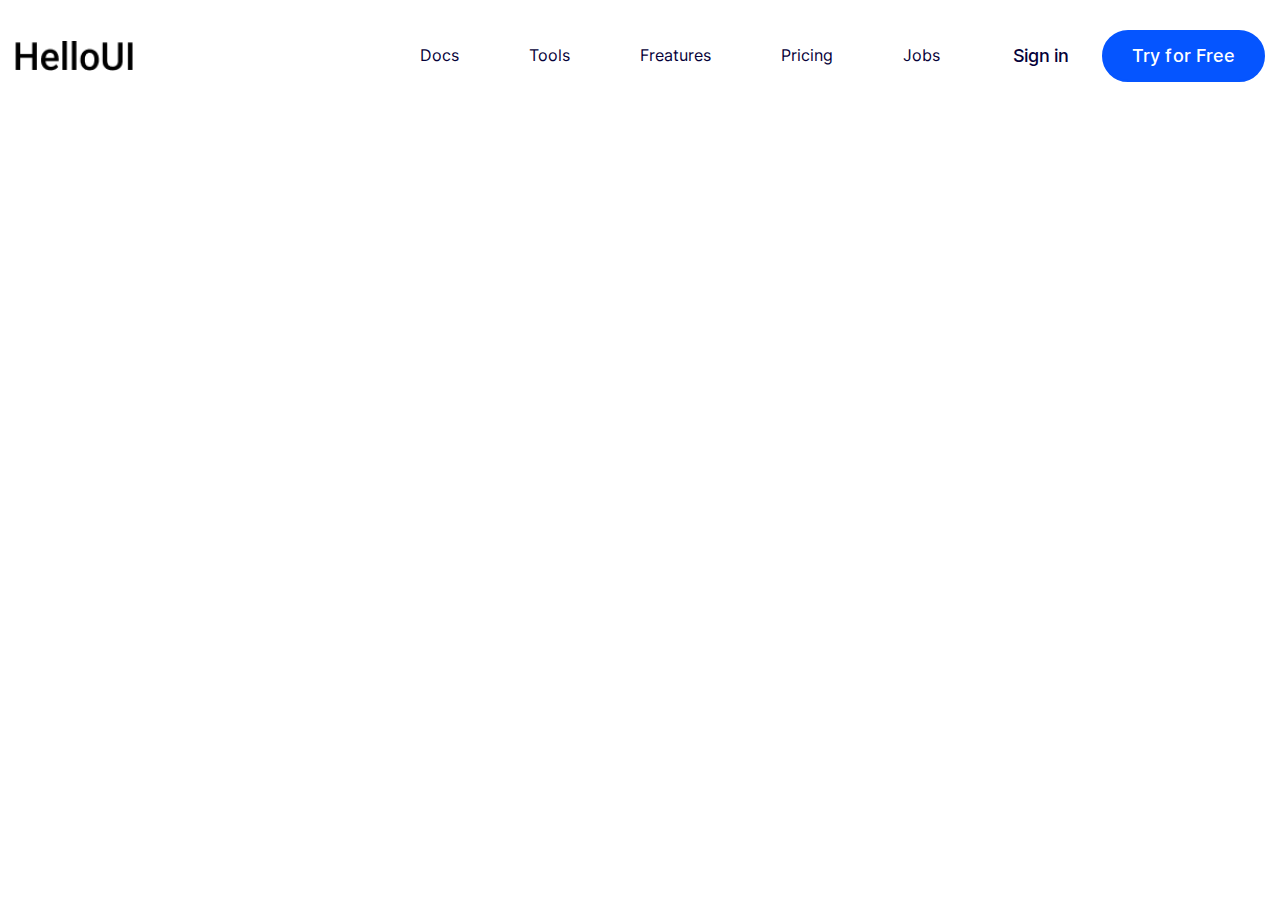
==== index.html @ b0c67282 "Update 2022-08-16T13:57:43.058Z" ====
<!DOCTYPE html>
<html lang="en">

<head>
  <meta charset="UTF-8" />
  <meta http-equiv="X-UA-Compatible" content="IE=edge" />
  <meta name="viewport" content="width=device-width, initial-scale=1.0" />
  <title>HelloUI</title>
  <link rel="shortcut icon" href="favicons/favicon.png" type="image/png">
  <link rel="stylesheet" href="css/style.min.css" />
</head>

<body>
  <header class="header">
  <div class="header__container">
    <div class="header__wrap">
      <div class="header__inner">
        <a class="logo" href="#">
          <img class="logo__img" src="img/header/logo.png" alt="Logo">
        </a>
        <nav class="menu">
          <ui class="menu__list">
            <li class="menu__item">
              <a class="menu__link" href="#/">Docs</a>
            </li>
            <li class="menu__item">
              <a class="menu__link" href="#/">Tools</a>
            </li>
            <li class="menu__item">
              <a class="menu__link" href="#/">Freatures</a>
            </li>
            <li class="menu__item">
              <a class="menu__link" href="#/">Pricing</a>
            </li>
            <li class="menu__item">
              <a class="menu__link" href="#/">Jobs</a>
            </li>
          </ui>
        </nav>
      </div>
      <div class="header__links">
        <a class="header__link" href="#/">Sign in</a>
        <a class="link" href="#/">Try for Free</a>
      </div>
    </div>
  </div>
</header>
  <main class="main">
    <section class="hero">
  <div class="container">

  </div>
</section>
  </main>
  <footer class="footer">
  <div class="container">

  </div>
</footer>
</body>

</html>
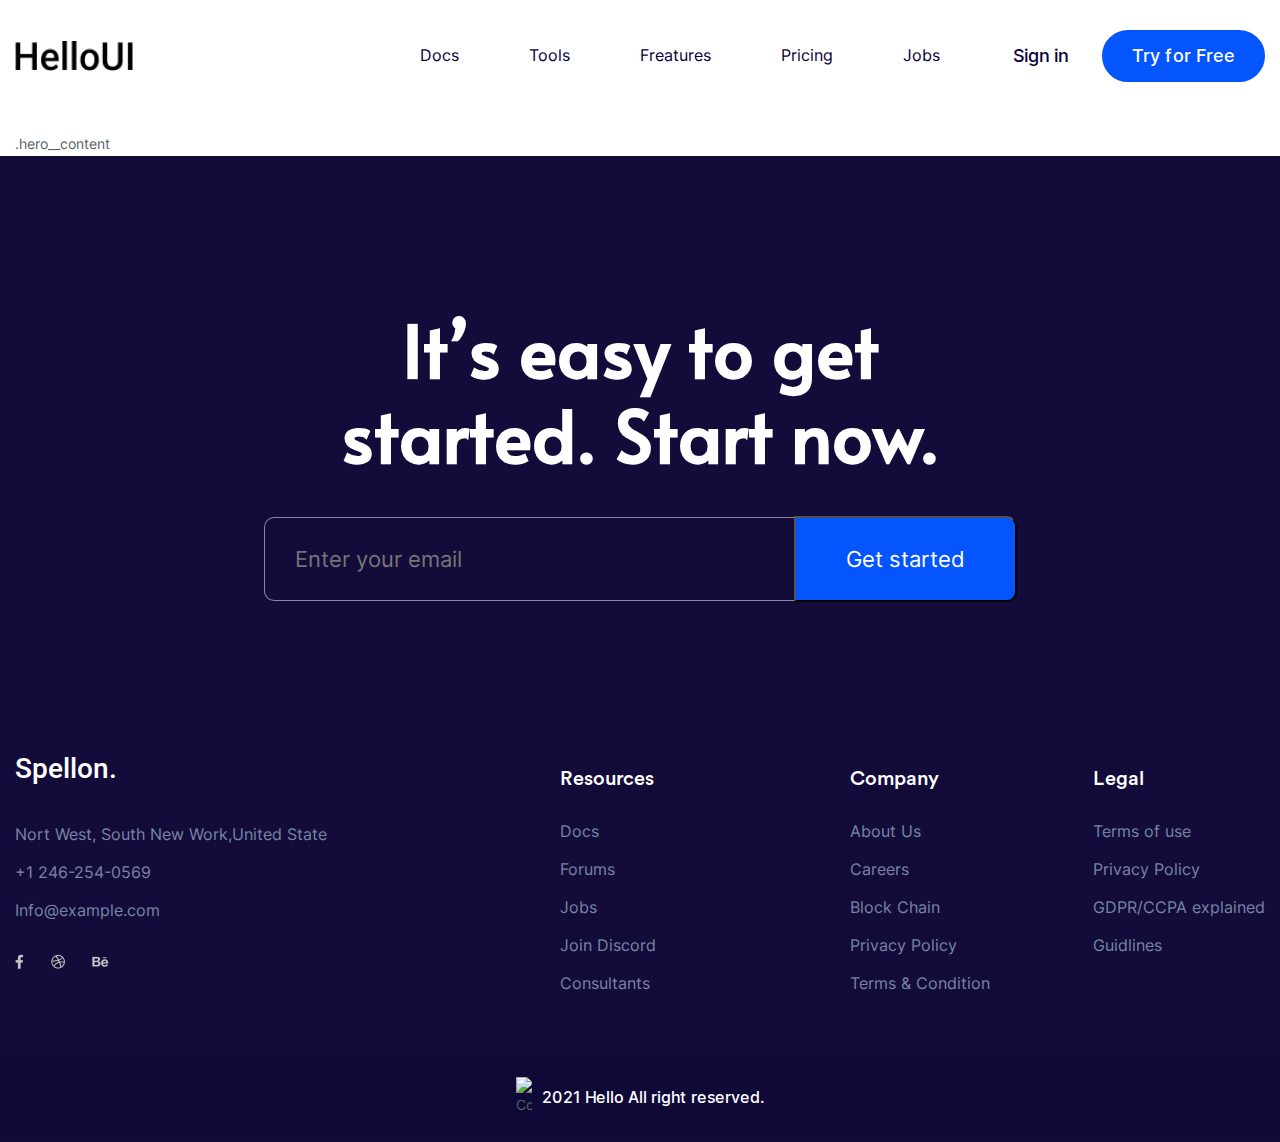
==== commit f791f35b: "Update 2022-08-18T07:47:47.115Z" ====
--- a/index.html
+++ b/index.html
@@ -48,13 +48,75 @@
   <main class="main">
     <section class="hero">
   <div class="container">
-
+    .hero__content
   </div>
 </section>
   </main>
   <footer class="footer">
   <div class="container">
-
+    <div class="footer__wrap">
+      <h2 class="footer__title">
+        It&rsquo;s easy to&nbsp;get started. Start now.
+      </h2>
+      <form class="footer__form" name="form" action="#">
+        <input class="footer__email" name="email" type="email" placeholder="Enter your email"><input
+          class="footer__submit" name="submit" type="submit" value="Get started">
+      </form>
+      <div class="content">
+        <ul class="content__list">
+          <li class="content__item">
+            <h3 class="content__title content__title--big">Spellon.</h3>
+          </li>
+          <li class="content__item">Nort West, South New Work,United State</li>
+          <li class="content__item">
+            <a class="content__room" href="tel:+12462540569">+1 246-254-0569</a>
+          </li>
+          <li class="content__item content__item--further">
+            <a class="content__mail" href="mailto:Info@example.com">Info@example.com</a>
+          </li>
+          <li class="content__item">
+            <img class="content__icon" src="img/footer/icon.png" alt="Icon">
+          </li>
+        </ul>
+        <div class="content__inners">
+          <ul class="content__list">
+            <li class="content__item">
+              <h3 class="content__title">Resources</h3>
+            </li>
+            <li class="content__item">Docs</li>
+            <li class="content__item">Forums</li>
+            <li class="content__item">Jobs</li>
+            <li class="content__item">Join Discord</li>
+            <li class="content__item">Consultants</li>
+          </ul>
+          <div class="content__inner">
+            <ul class="content__list">
+              <li class="content__item">
+                <h3 class="content__title">Company</h3>
+              </li>
+              <li class="content__item">About Us</li>
+              <li class="content__item">Careers</li>
+              <li class="content__item">Block Chain</li>
+              <li class="content__item">Privacy Policy</li>
+              <li class="content__item">Terms & Condition</li>
+            </ul>
+            <ul class="content__list">
+              <li class="content__item">
+                <h3 class="content__title">Legal</h3>
+              </li>
+              <li class="content__item">Terms of use</li>
+              <li class="content__item">Privacy Policy</li>
+              <li class="content__item">GDPR/CCPA explained</li>
+              <li class="content__item">Guidlines</li>
+            </ul>
+          </div>
+        </div>
+      </div>
+    </div>
+  </div>
+  <div class="right">
+    <img class="right__copyright" src="img/footer/copyright.png" alt="Copyright">
+    <span class="right__descr">2021 Hello All right reserved.</span>
   </div>
 </footer>
 </body>
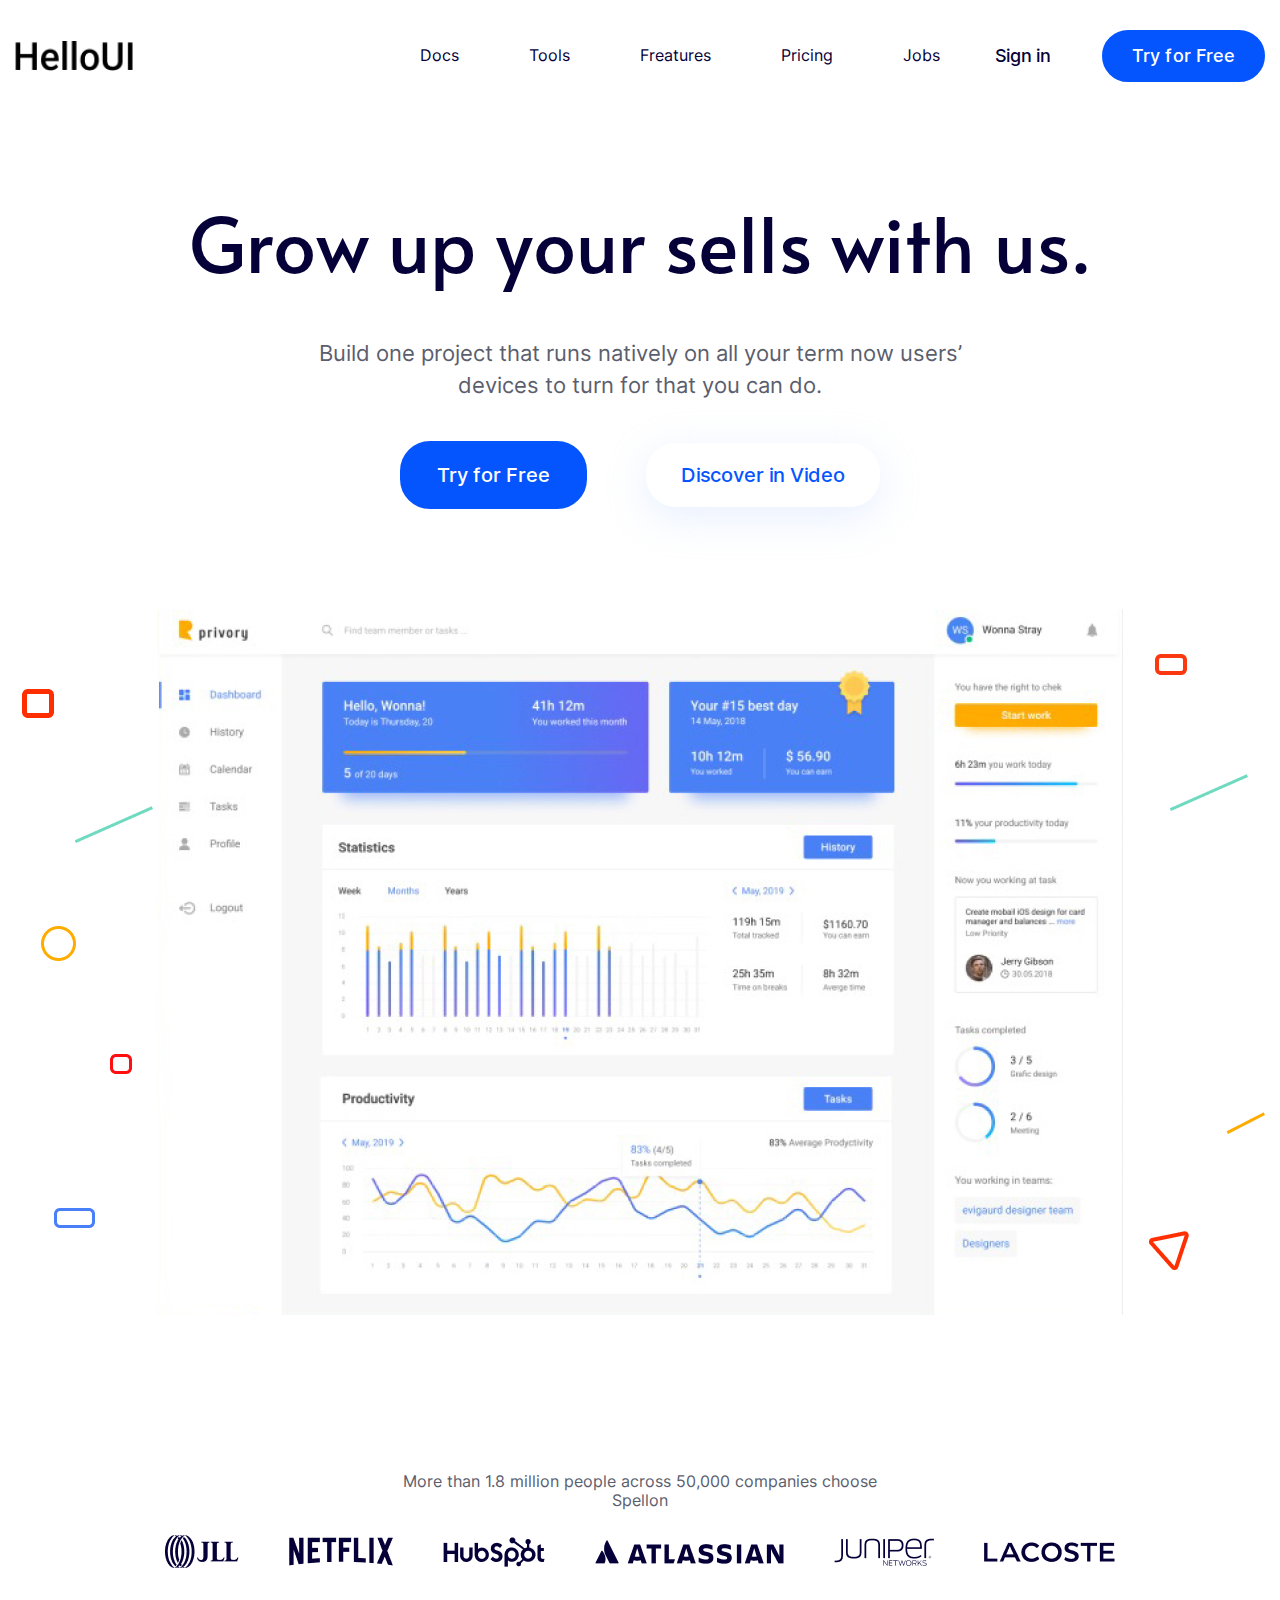
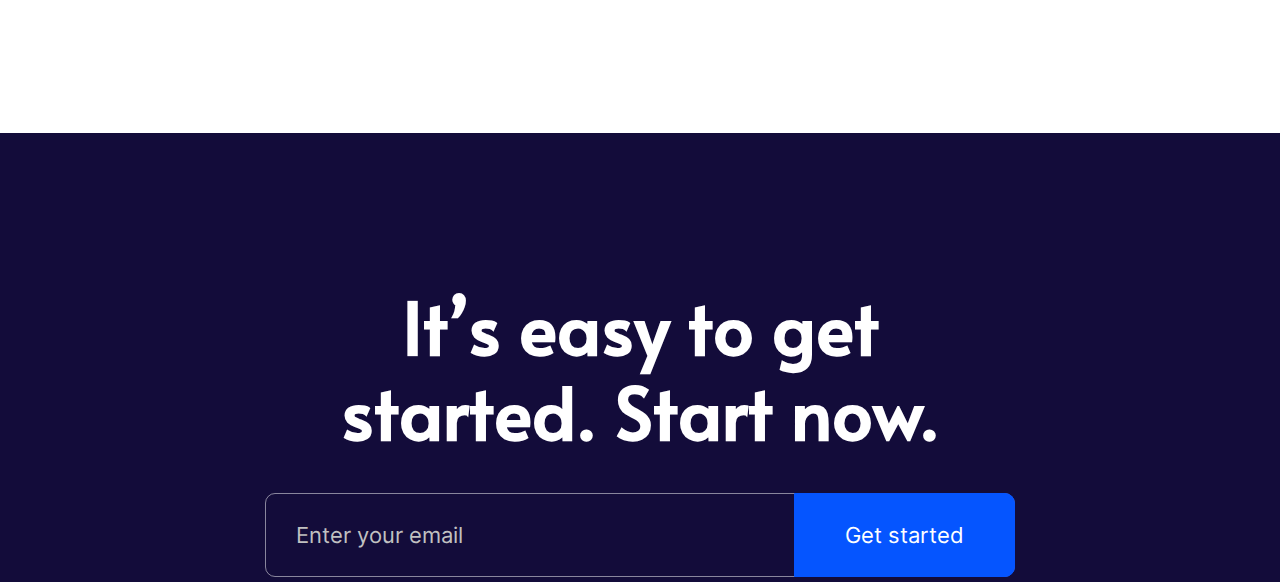
==== commit b769cb95: "Update 2022-08-18T13:20:37.945Z" ====
--- a/index.html
+++ b/index.html
@@ -47,8 +47,34 @@
 </header>
   <main class="main">
     <section class="hero">
-  <div class="container">
-    .hero__content
+  <div class="container hero__container">
+    <div class="hero__wrap">
+      <div class="hero__content">
+        <h1 class="hero__title">Grow up&nbsp;your sells with&nbsp;us.</h1>
+        <p class="hero__text">Build one project that runs natively on&nbsp;all your term now users&rsquo; devices
+          to&nbsp;turn for that you can&nbsp;do.</p>
+        <div class="hero__links">
+          <a class="link hero__link" href="#/">Try for Free</a>
+          <a class="hero__video-link" href="#/" target="_blank">Discover in Video</a>
+        </div>
+      </div>
+      <div class="hero__images">
+        <img class="hero__image" src="img/hero/statistics.jpg" alt="Statistics">
+        <img class="hero__decoration-1" src="img/hero/decoration-1.png" alt="Decoration-1">
+        <img class="hero__decoration-2" src="img/hero/decoration-2.png" alt="Decoration-2">
+      </div>
+      <div class="сompanies hero__companies">
+        <p class="companies__text">More than 1.8 million people across 50,000 companies choose Spellon</p>
+        <div class="companies__inner">
+          <img class="companies__company" src="img/hero/jll.png" alt="JLL">
+          <img class="companies__company" src="img/hero/netflix.png" alt="NETFLIX">
+          <img class="companies__company" src="img/hero/hubspot.png" alt="HebSpot">
+          <img class="companies__company" src="img/hero/atlassian.png" alt="ATLASSIAN">
+          <img class="companies__company" src="img/hero/juniper.png" alt="JUNIPER">
+          <img class="companies__company" src="img/hero/lacoste.png" alt="LACOSTE">
+        </div>
+      </div>
+    </div>
   </div>
 </section>
   </main>
@@ -58,65 +84,11 @@
       <h2 class="footer__title">
         It&rsquo;s easy to&nbsp;get started. Start now.
       </h2>
-      <form class="footer__form" name="form" action="#">
-        <input class="footer__email" name="email" type="email" placeholder="Enter your email"><input
-          class="footer__submit" name="submit" type="submit" value="Get started">
+      <form class="form footer__form" name="form" action="#">
+        <input class="form__email" name="email" type="email" placeholder="Enter your email">
+        <input class="form__submit" name="submit" type="submit" value="Get started">
       </form>
-      <div class="content">
-        <ul class="content__list">
-          <li class="content__item">
-            <h3 class="content__title content__title--big">Spellon.</h3>
-          </li>
-          <li class="content__item">Nort West, South New Work,United State</li>
-          <li class="content__item">
-            <a class="content__room" href="tel:+12462540569">+1 246-254-0569</a>
-          </li>
-          <li class="content__item content__item--further">
-            <a class="content__mail" href="mailto:Info@example.com">Info@example.com</a>
-          </li>
-          <li class="content__item">
-            <img class="content__icon" src="img/footer/icon.png" alt="Icon">
-          </li>
-        </ul>
-        <div class="content__inners">
-          <ul class="content__list">
-            <li class="content__item">
-              <h3 class="content__title">Resources</h3>
-            </li>
-            <li class="content__item">Docs</li>
-            <li class="content__item">Forums</li>
-            <li class="content__item">Jobs</li>
-            <li class="content__item">Join Discord</li>
-            <li class="content__item">Consultants</li>
-          </ul>
-          <div class="content__inner">
-            <ul class="content__list">
-              <li class="content__item">
-                <h3 class="content__title">Company</h3>
-              </li>
-              <li class="content__item">About Us</li>
-              <li class="content__item">Careers</li>
-              <li class="content__item">Block Chain</li>
-              <li class="content__item">Privacy Policy</li>
-              <li class="content__item">Terms & Condition</li>
-            </ul>
-            <ul class="content__list">
-              <li class="content__item">
-                <h3 class="content__title">Legal</h3>
-              </li>
-              <li class="content__item">Terms of use</li>
-              <li class="content__item">Privacy Policy</li>
-              <li class="content__item">GDPR/CCPA explained</li>
-              <li class="content__item">Guidlines</li>
-            </ul>
-          </div>
-        </div>
-      </div>
     </div>
-  </div>
-  <div class="right">
-    <img class="right__copyright" src="img/footer/copyright.png" alt="Copyright">
-    <span class="right__descr">2021 Hello All right reserved.</span>
   </div>
 </footer>
 </body>
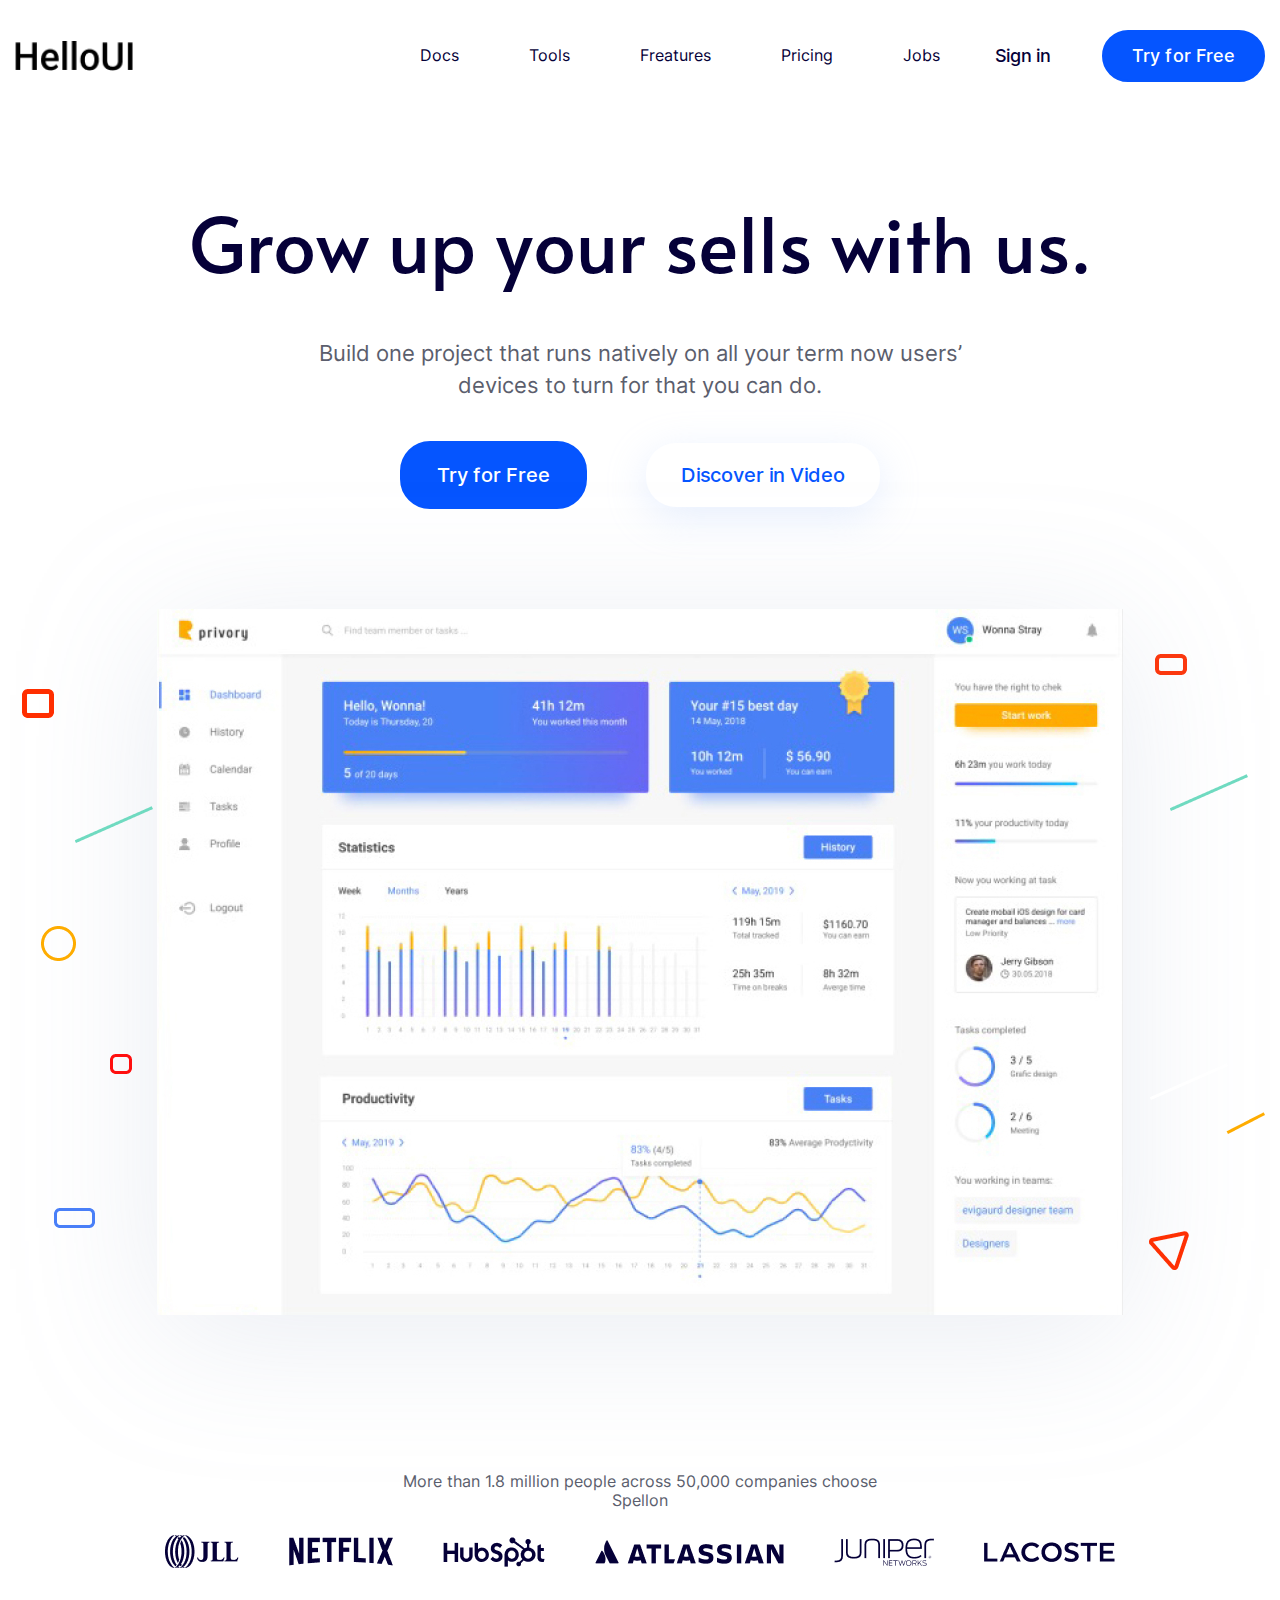
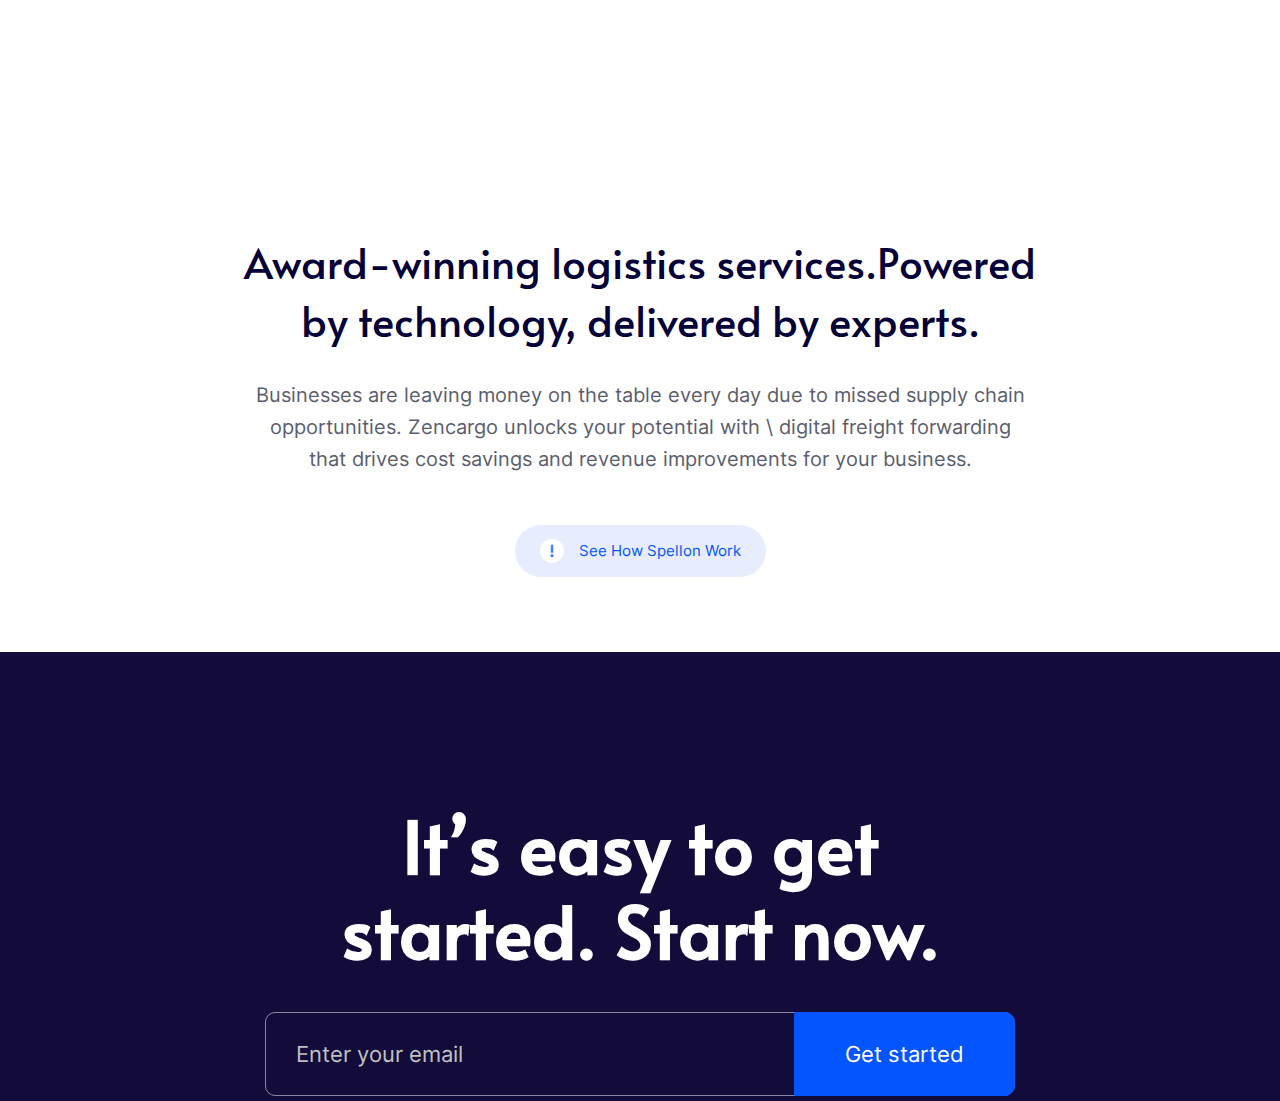
==== commit ff14f264: "Update 2022-08-20T06:30:16.576Z" ====
--- a/index.html
+++ b/index.html
@@ -60,8 +60,8 @@
       </div>
       <div class="hero__images">
         <img class="hero__image" src="img/hero/statistics.jpg" alt="Statistics">
-        <img class="hero__decoration-1" src="img/hero/decoration-1.png" alt="Decoration-1">
-        <img class="hero__decoration-2" src="img/hero/decoration-2.png" alt="Decoration-2">
+        <img class="hero__decoration-1" src="img/hero/decoration-1.png" alt="Decoration">
+        <img class="hero__decoration-2" src="img/hero/decoration-2.png" alt="Decoration">
       </div>
       <div class="сompanies hero__companies">
         <p class="companies__text">More than 1.8 million people across 50,000 companies choose Spellon</p>
@@ -74,6 +74,22 @@
           <img class="companies__company" src="img/hero/lacoste.png" alt="LACOSTE">
         </div>
       </div>
+    </div>
+  </div>
+</section>
+    <section class="logistics">
+  <div class="logistics__container">
+    <div class="logistics__wrap">
+      <h2 class="logistics__title">Award-winning logistics services.Powered by&nbsp;technology, delivered
+        by&nbsp;experts.</h2>
+      <p class="logistics__text">Businesses are leaving money on&nbsp;the table every day due to&nbsp;missed supply
+        chain opportunities. Zencargo unlocks your potential with \ digital freight forwarding that drives cost savings
+        and revenue improvements for your business.</p>
+      <a class="logistics__link" href="#/" target="_blank">
+        <img class="logistics__image" src="img/logistics/icon.jpg" alt="Icon">
+        <span class="logistics__descr">See How
+          Spellon Work</span>
+      </a>
     </div>
   </div>
 </section>
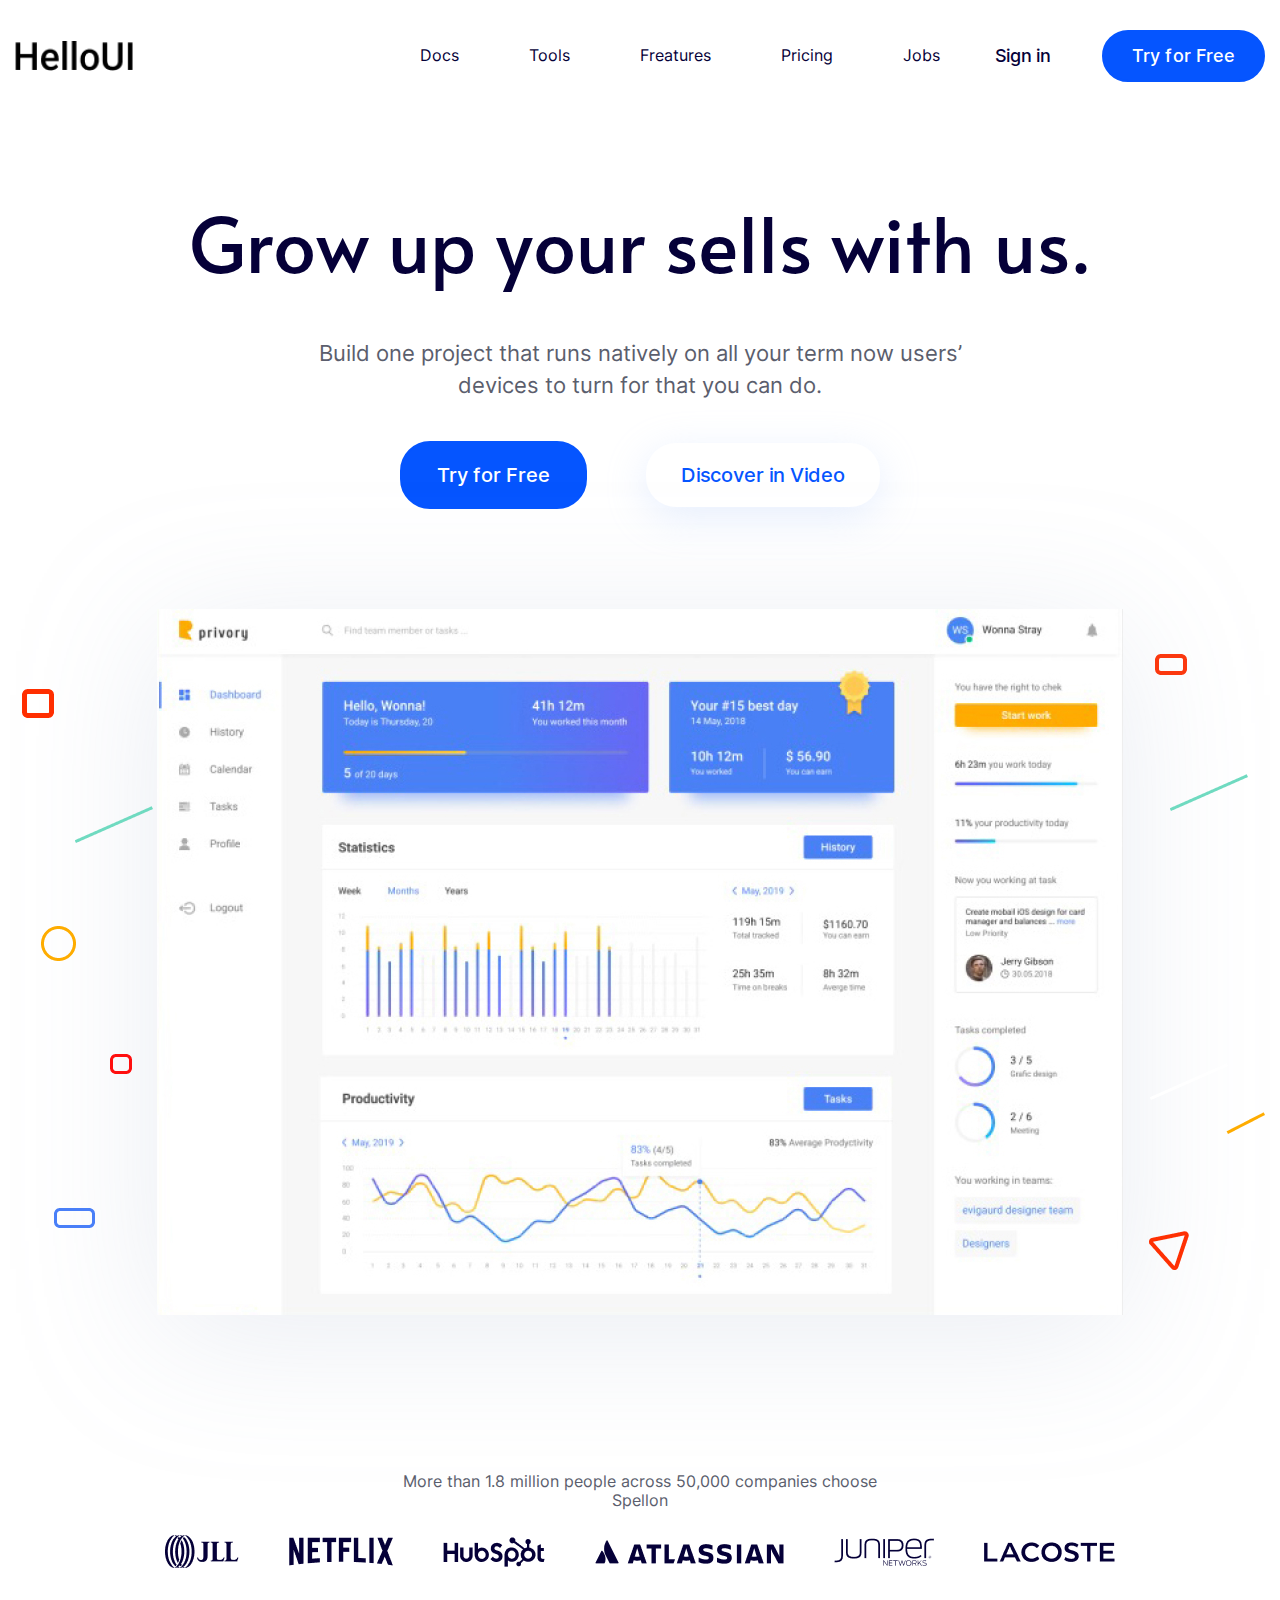
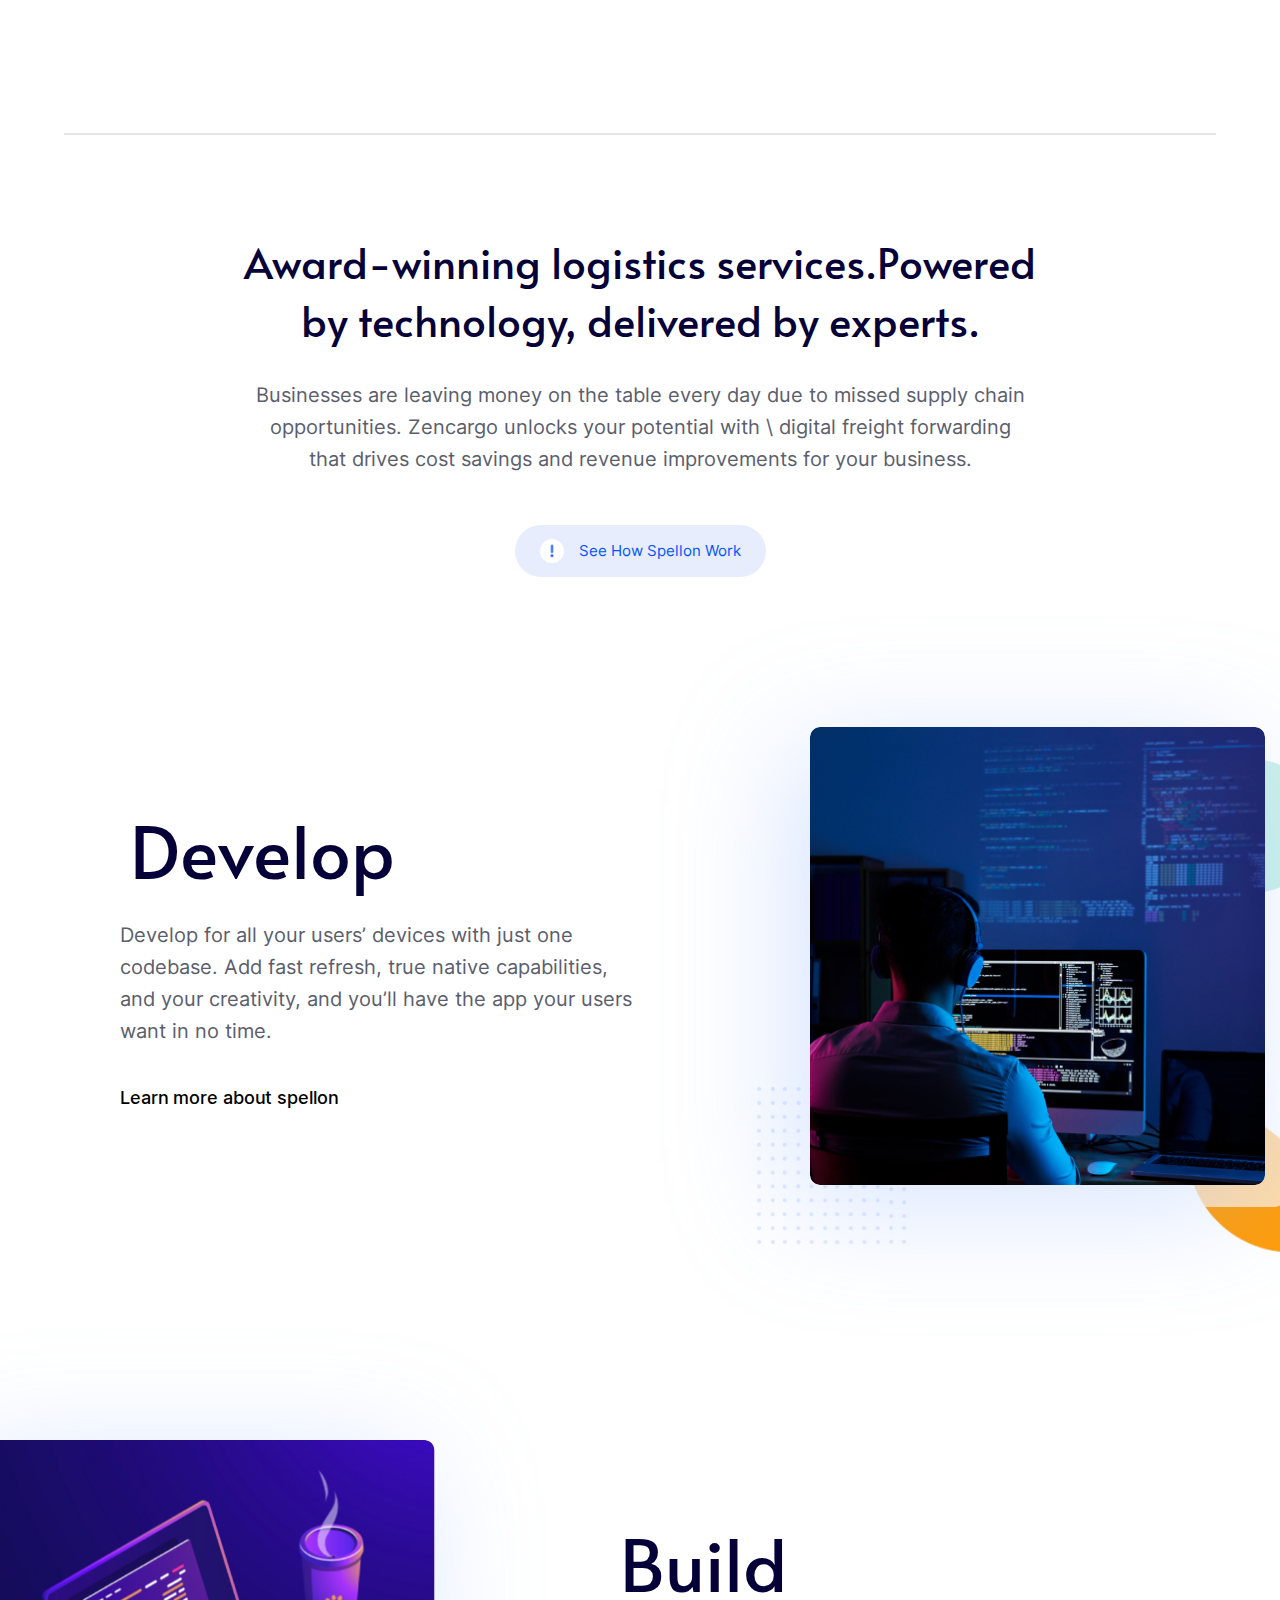
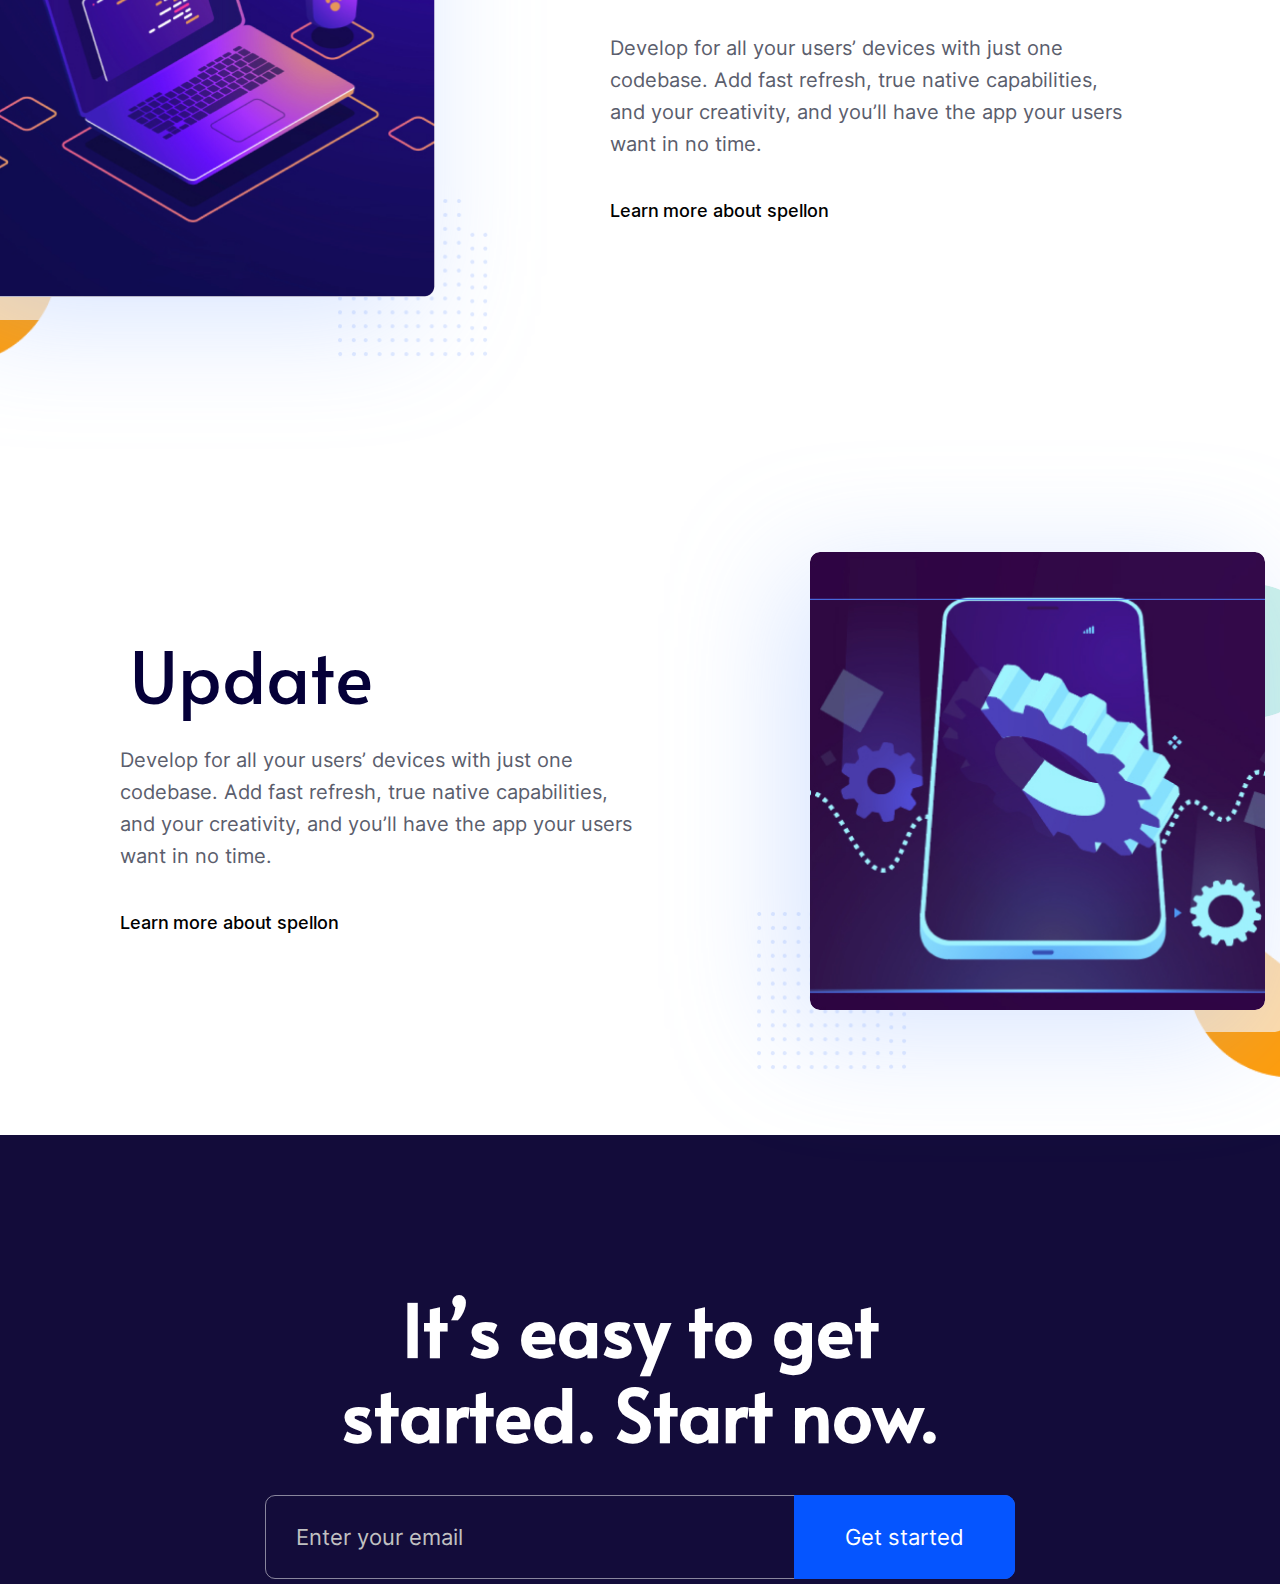
==== commit 416bb975: "Update 2022-08-21T08:14:26.979Z" ====
--- a/index.html
+++ b/index.html
@@ -19,7 +19,7 @@
           <img class="logo__img" src="img/header/logo.png" alt="Logo">
         </a>
         <nav class="menu">
-          <ui class="menu__list">
+          <ul class="menu__list">
             <li class="menu__item">
               <a class="menu__link" href="#/">Docs</a>
             </li>
@@ -35,7 +35,7 @@
             <li class="menu__item">
               <a class="menu__link" href="#/">Jobs</a>
             </li>
-          </ui>
+          </ul>
         </nav>
       </div>
       <div class="header__links">
@@ -60,10 +60,10 @@
       </div>
       <div class="hero__images">
         <img class="hero__image" src="img/hero/statistics.jpg" alt="Statistics">
-        <img class="hero__decoration-1" src="img/hero/decoration-1.png" alt="Decoration">
-        <img class="hero__decoration-2" src="img/hero/decoration-2.png" alt="Decoration">
+        <img class="hero__decoration hero__decoration--left" src="img/hero/decoration-1.png" alt="Decoration">
+        <img class="hero__decoration hero__decoration--right" src="img/hero/decoration-2.png" alt="Decoration">
       </div>
-      <div class="сompanies hero__companies">
+      <div class="hero__companies companies">
         <p class="companies__text">More than 1.8 million people across 50,000 companies choose Spellon</p>
         <div class="companies__inner">
           <img class="companies__company" src="img/hero/jll.png" alt="JLL">
@@ -85,11 +85,76 @@
       <p class="logistics__text">Businesses are leaving money on&nbsp;the table every day due to&nbsp;missed supply
         chain opportunities. Zencargo unlocks your potential with \ digital freight forwarding that drives cost savings
         and revenue improvements for your business.</p>
-      <a class="logistics__link" href="#/" target="_blank">
-        <img class="logistics__image" src="img/logistics/icon.jpg" alt="Icon">
-        <span class="logistics__descr">See How
-          Spellon Work</span>
+      <a class="logistics__link logistics-link" href="#/" target="_blank">
+        <img class="logistics-link__image" src="img/logistics/icon.jpg" alt="Icon">
+        <span class="logistics-link__text">See how spellon work</span>
       </a>
+    </div>
+  </div>
+</section>
+    <section class="cards">
+  <div class="container">
+    <div class="cards__wrap">
+      <div class="cards__card">
+        <div class="cards__content">
+          <h2 class="cards__title">Develop</h2>
+          <p class="cards__text">
+            Develop for all your users&rsquo; devices with just one codebase. Add fast refresh, true native
+            capabilities,
+            and your creativity, and you&rsquo;ll have the app your users want in&nbsp;no&nbsp;time.
+          </p>
+          <a class="cards__link" href="#/" target="_blank">Learn more about spellon</a>
+        </div>
+        <div class="cards__inner">
+          <img class="cards__image" src="img/cards/develop.jpg" alt="Man working at&nbsp;a&nbsp;computer">
+          <img class="cards__decoration-right" src="img/cards/decoration-right.jpg" alt="Decoration right">
+          <img class="cards__decoration-top-right" src="img/cards/decoration-top-right.jpg" alt="Decoration top right">
+          <img class="cards__decoration-bottom-right" src="img/cards/decoration-bottom-right.png"
+            alt="Decoration bottom right">
+          <img class="cards__decoration-bottom-left" src="img/cards/decoration-bottom-left.png"
+            alt="Decoration bottom left">
+        </div>
+      </div>
+      <div class="cards__card cards__card--left">
+        <div class="cards__inner">
+          <img class="cards__image" src="img/cards/build.jpg" alt="Computer with a&nbsp;cup of&nbsp;coffee">
+          <img class="cards__decoration-left" src="img/cards/decoration-right.jpg" alt="Decoration left">
+          <img class="cards__decoration-top-left" src="img/cards/decoration-top-right.jpg" alt="Decoration top left">
+          <img class="cards__decoration-bottom-left cards__card--left__decoration-bottom-left"
+            src="img/cards/decoration-bottom-right.png" alt="Decoration bottom left">
+          <img class="cards__decoration-bottom-right cards__card--left__decoration-bottom-right"
+            src="img/cards/decoration-bottom-left.png" alt="Decoration bottom right">
+        </div>
+        <div class="cards__content">
+          <h2 class="cards__title">Build</h2>
+          <p class="cards__text">
+            Develop for all your users&rsquo; devices with just one codebase. Add fast refresh, true native
+            capabilities,
+            and your creativity, and you&rsquo;ll have the app your users want in&nbsp;no&nbsp;time.
+          </p>
+          <a class="cards__link" href="#/" target="_blank">Learn more about spellon</a>
+        </div>
+      </div>
+      <div class="cards__card">
+        <div class="cards__content">
+          <h2 class="cards__title">Update</h2>
+          <p class="cards__text">
+            Develop for all your users&rsquo; devices with just one codebase. Add fast refresh, true native
+            capabilities,
+            and your creativity, and you&rsquo;ll have the app your users want in&nbsp;no&nbsp;time.
+          </p>
+          <a class="cards__link" href="#/" target="_blank">Learn more about spellon</a>
+        </div>
+        <div class="cards__inner">
+          <img class="cards__image" src="img/cards/update.jpg" alt="Phone with gear">
+          <img class="cards__decoration-right" src="img/cards/decoration-right.jpg" alt="Decoration right">
+          <img class="cards__decoration-top-right" src="img/cards/decoration-top-right.jpg" alt="Decoration top right">
+          <img class="cards__decoration-bottom-right" src="img/cards/decoration-bottom-right.png"
+            alt="Decoration bottom right">
+          <img class="cards__decoration-bottom-left" src="img/cards/decoration-bottom-left.png"
+            alt="Decoration bottom left">
+        </div>
+      </div>
     </div>
   </div>
 </section>
